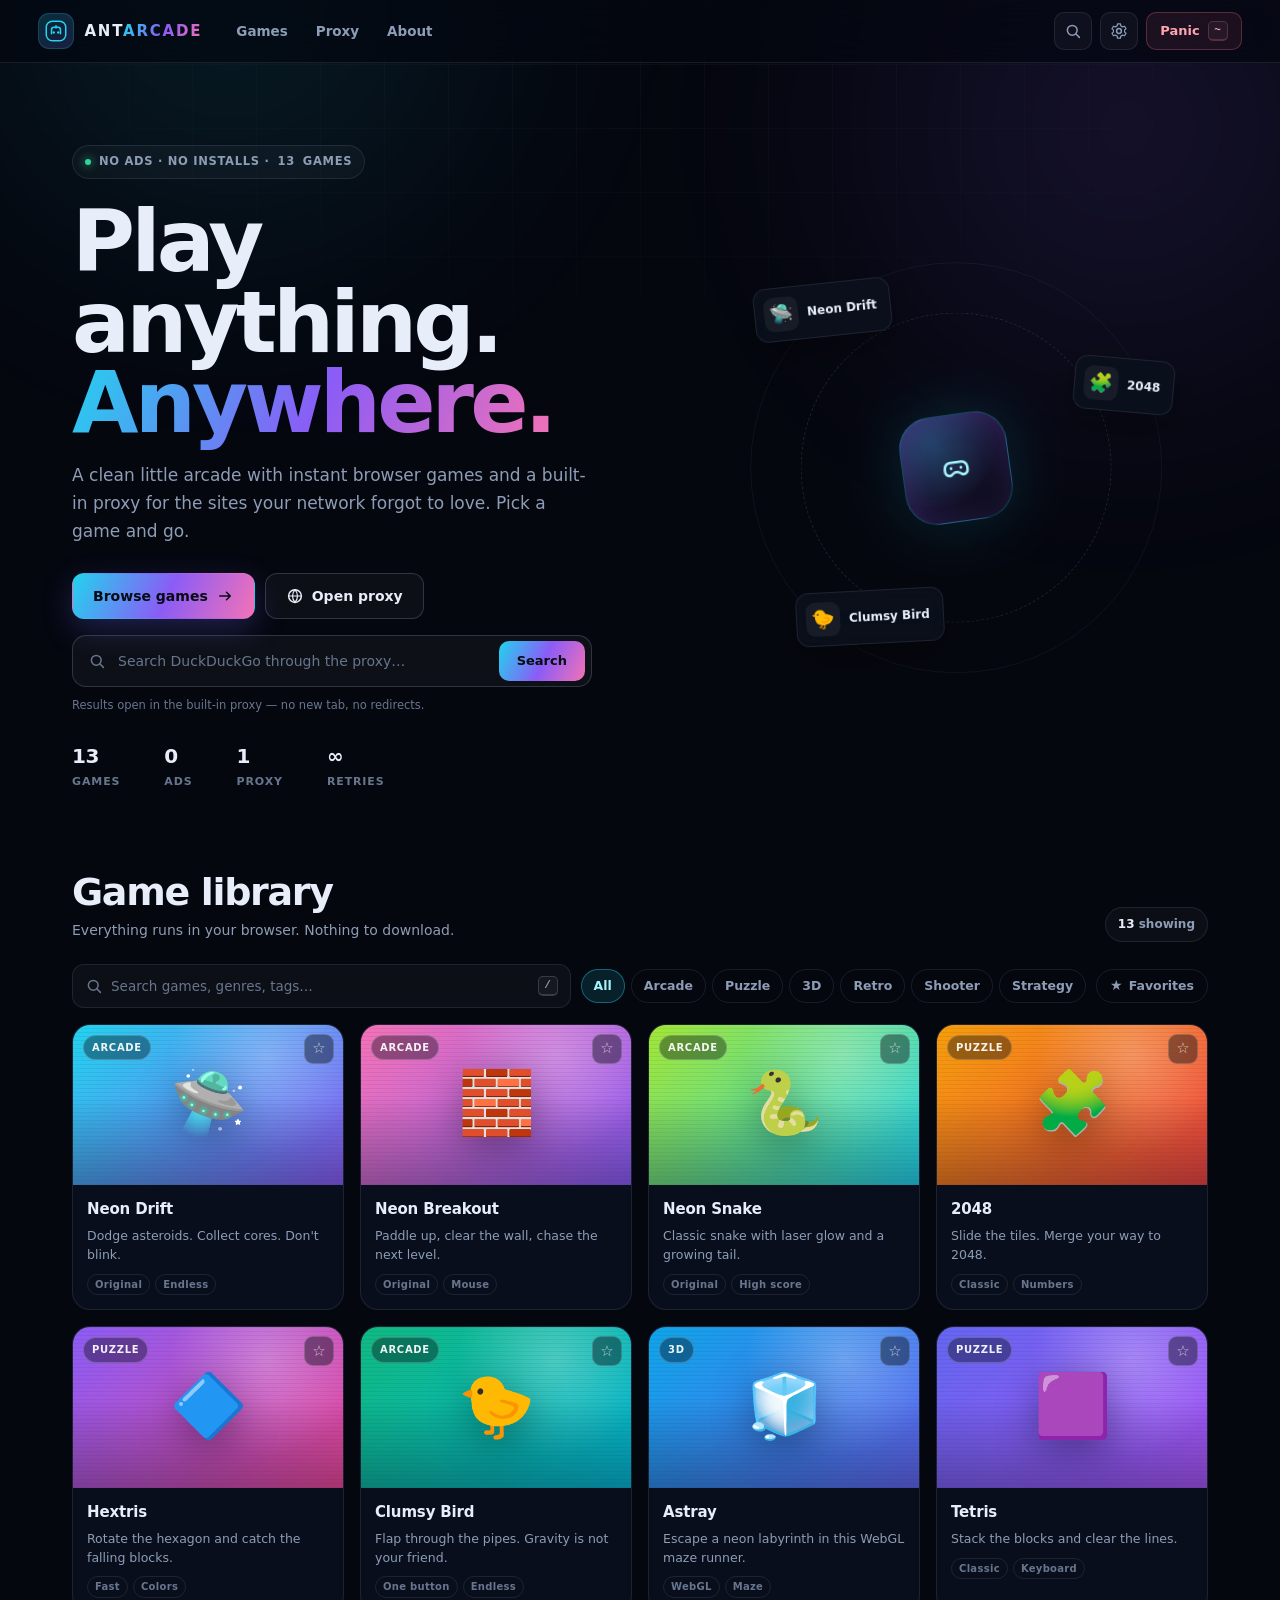
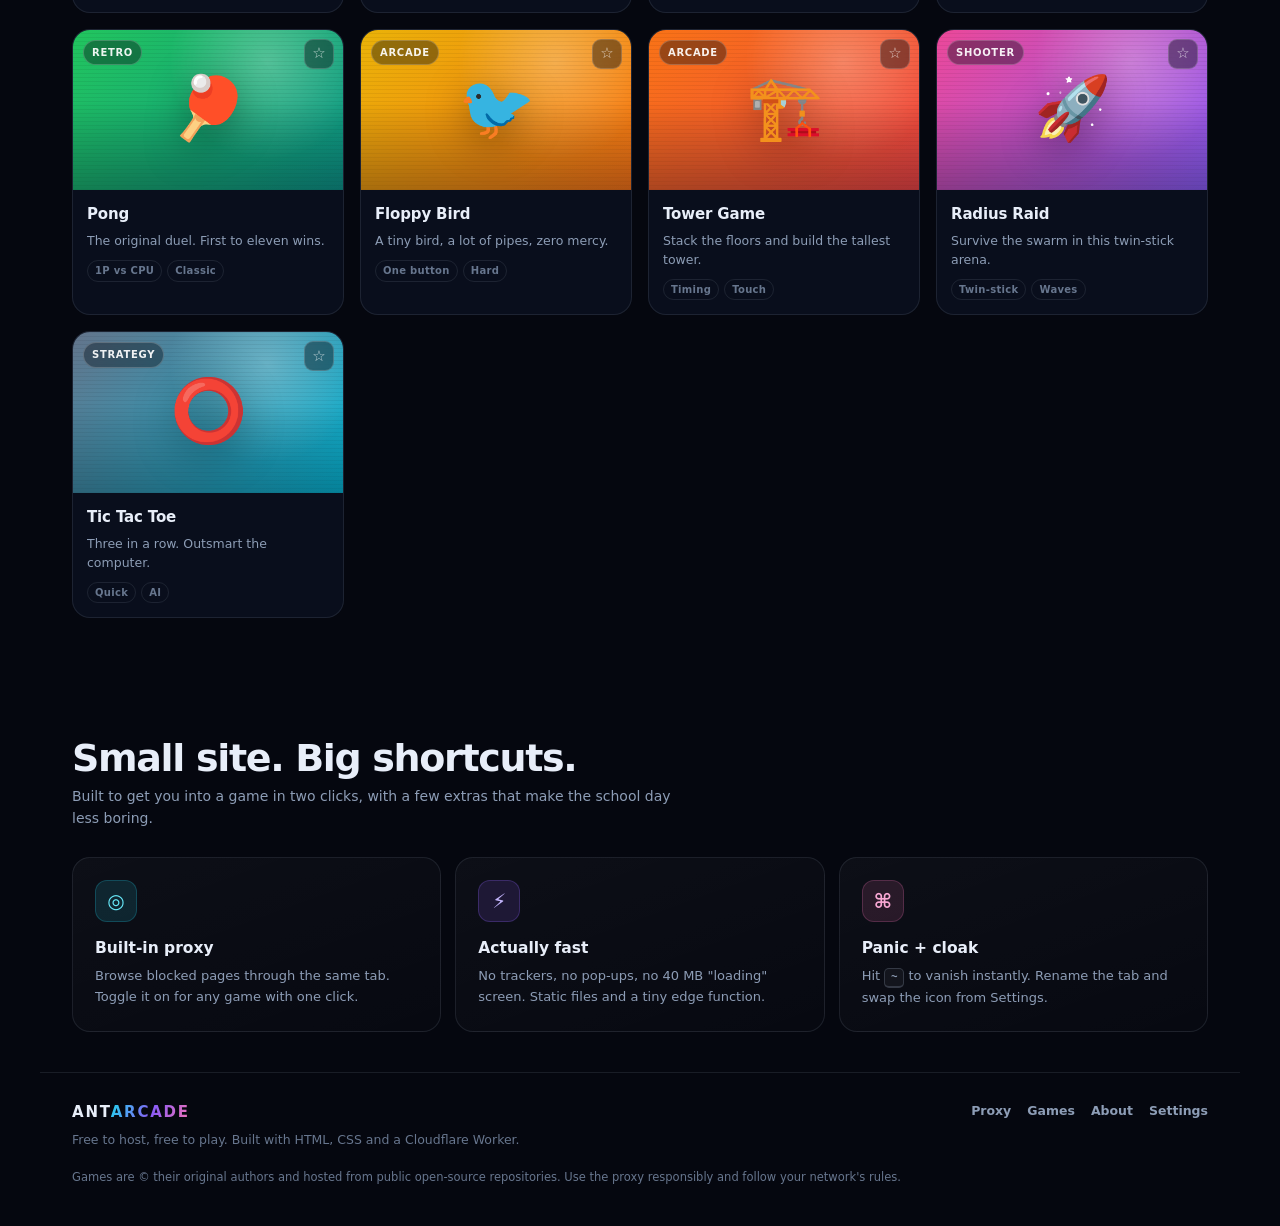
==== public/index.html @ f271d48e "Ant Arcade: games, proxy, and GitHub Pages deployment" ====
<!doctype html>
<html lang="en">
<head>
  <meta charset="utf-8">
  <meta name="viewport" content="width=device-width, initial-scale=1, viewport-fit=cover">
  <title>Ant Arcade</title>
  <meta name="description" content="A fast, free arcade with 13 browser games and a built-in web proxy. No installs, no accounts, no ads.">
  <meta name="theme-color" content="#05070f">
  <link rel="icon" id="favicon" href="assets/favicon.svg" type="image/svg+xml">
  <link rel="manifest" href="manifest.webmanifest">
  <link rel="stylesheet" href="assets/style.css">
</head>
<body>
  <div class="bg-glow bg-glow--a" aria-hidden="true"></div>
  <div class="bg-glow bg-glow--b" aria-hidden="true"></div>
  <div class="bg-grid" aria-hidden="true"></div>

  <header class="topbar">
    <a class="brand" href="#top" aria-label="Ant Arcade home">
      <span class="brand-mark" aria-hidden="true">
        <svg viewBox="0 0 32 32" fill="none" xmlns="http://www.w3.org/2000/svg">
          <rect x="3" y="3" width="26" height="26" rx="8" stroke="currentColor" stroke-width="2"/>
          <path d="M10 19.5v-5.2c0-1.8 1.5-3.3 3.3-3.3h5.4c1.8 0 3.3 1.5 3.3 3.3v5.2" stroke="currentColor" stroke-width="2" stroke-linecap="round"/>
          <circle cx="13" cy="18" r="1.6" fill="currentColor"/>
          <circle cx="19" cy="18" r="1.6" fill="currentColor"/>
          <path d="M16 9v3" stroke="currentColor" stroke-width="2" stroke-linecap="round"/>
        </svg>
      </span>
      <span class="brand-text">ANT<span>ARCADE</span></span>
    </a>

    <nav class="nav" aria-label="Main">
      <a href="#games">Games</a>
      <button type="button" data-open-proxy>Proxy</button>
      <a href="#about">About</a>
    </nav>

    <div class="topbar-actions">
      <button class="icon-btn" id="searchJump" type="button" title="Search games (press /)" aria-label="Search games">
        <svg viewBox="0 0 24 24" width="18" height="18" fill="none" aria-hidden="true"><circle cx="11" cy="11" r="6.5" stroke="currentColor" stroke-width="2"/><path d="m16 16 4.5 4.5" stroke="currentColor" stroke-width="2" stroke-linecap="round"/></svg>
      </button>
      <button class="icon-btn" id="settingsBtn" type="button" title="Settings" aria-label="Settings">
        <svg viewBox="0 0 24 24" width="18" height="18" fill="none" aria-hidden="true"><path d="M12 15.2a3.2 3.2 0 1 0 0-6.4 3.2 3.2 0 0 0 0 6.4Z" stroke="currentColor" stroke-width="2"/><path d="M19.4 13.5a7.8 7.8 0 0 0 0-3l2-1.5-2-3.4-2.4 1a7.7 7.7 0 0 0-2.6-1.5L14 2.5h-4l-.4 2.6A7.7 7.7 0 0 0 7 6.6l-2.4-1-2 3.4 2 1.5a7.8 7.8 0 0 0 0 3l-2 1.5 2 3.4 2.4-1a7.7 7.7 0 0 0 2.6 1.5l.4 2.6h4l.4-2.6a7.7 7.7 0 0 0 2.6-1.5l2.4 1 2-3.4-2-1.5Z" stroke="currentColor" stroke-width="1.6" stroke-linejoin="round"/></svg>
      </button>
      <button class="panic-btn" id="panicBtn" type="button" title="Instantly leave this site">
        Panic <kbd>~</kbd>
      </button>
    </div>
  </header>

  <main id="top">
    <section class="hero">
      <div class="hero-copy">
        <span class="eyebrow"><span class="dot"></span> No ads · No installs · <span data-game-count>13</span> games</span>
        <h1>Play anything.<br><span class="grad">Anywhere.</span></h1>
        <p class="hero-sub">
          A clean little arcade with instant browser games and a built-in proxy for the
          sites your network forgot to love. Pick a game and go.
        </p>
        <div class="hero-actions">
          <a class="btn btn--primary" href="#games">
            Browse games
            <svg viewBox="0 0 24 24" width="18" height="18" fill="none" aria-hidden="true"><path d="M5 12h14m-5-5 5 5-5 5" stroke="currentColor" stroke-width="2" stroke-linecap="round" stroke-linejoin="round"/></svg>
          </a>
          <button class="btn btn--ghost" type="button" data-open-proxy>
            <svg viewBox="0 0 24 24" width="18" height="18" fill="none" aria-hidden="true"><circle cx="12" cy="12" r="8.5" stroke="currentColor" stroke-width="2"/><path d="M3.5 12h17M12 3.5c2.2 2.5 3.3 5.4 3.3 8.5S14.2 18 12 20.5C9.8 18 8.7 15.1 8.7 12S9.8 6 12 3.5Z" stroke="currentColor" stroke-width="1.6"/></svg>
            Open proxy
          </button>
        </div>

        <form class="hero-search" id="heroSearch" autocomplete="off">
          <span class="hero-search-icon" aria-hidden="true">
            <svg viewBox="0 0 24 24" width="18" height="18" fill="none"><circle cx="11" cy="11" r="6.5" stroke="currentColor" stroke-width="2"/><path d="m16 16 4.5 4.5" stroke="currentColor" stroke-width="2" stroke-linecap="round"/></svg>
          </span>
          <input id="heroSearchInput" type="search" placeholder="Search DuckDuckGo through the proxy…" aria-label="Search DuckDuckGo through the proxy">
          <button type="submit">Search</button>
        </form>
        <p class="hero-search-note">Results open in the built-in proxy — no new tab, no redirects.</p>
        <div class="hero-stats">
          <div><strong data-game-count>13</strong><span>games</span></div>
          <div><strong>0</strong><span>ads</span></div>
          <div><strong>1</strong><span>proxy</span></div>
          <div><strong>∞</strong><span>retries</span></div>
        </div>
      </div>

      <div class="hero-art" aria-hidden="true">
        <div class="orbit orbit--one"></div>
        <div class="orbit orbit--two"></div>
        <div class="float-card float-card--a"><span>🛸</span><b>Neon Drift</b></div>
        <div class="float-card float-card--b"><span>🧩</span><b>2048</b></div>
        <div class="float-card float-card--c"><span>🐤</span><b>Clumsy Bird</b></div>
        <div class="hero-core">
          <svg viewBox="0 0 24 24" width="34" height="34" fill="none"><path d="M8 8h8a4 4 0 0 1 4 4v2a3 3 0 0 1-5.2 2L13 15h-2l-1.8 1A3 3 0 0 1 4 14v-2a4 4 0 0 1 4-4Z" stroke="currentColor" stroke-width="1.8"/><circle cx="8.5" cy="12" r="1" fill="currentColor"/><circle cx="15.5" cy="12" r="1" fill="currentColor"/></svg>
        </div>
      </div>
    </section>

    <section class="games" id="games">
      <div class="section-head">
        <div>
          <h2>Game library</h2>
          <p>Everything runs in your browser. Nothing to download.</p>
        </div>
        <div class="count-pill"><span id="gameCount">13</span> showing</div>
      </div>

      <div class="toolbar">
        <div class="search-wrap">
          <svg viewBox="0 0 24 24" width="18" height="18" fill="none" aria-hidden="true"><circle cx="11" cy="11" r="6.5" stroke="currentColor" stroke-width="2"/><path d="m16 16 4.5 4.5" stroke="currentColor" stroke-width="2" stroke-linecap="round"/></svg>
          <input id="searchInput" type="search" placeholder="Search games, genres, tags…" autocomplete="off" aria-label="Search games">
          <kbd class="search-kbd">/</kbd>
        </div>
        <div class="chips" id="categoryChips" role="tablist" aria-label="Categories"></div>
        <button class="fav-toggle" id="favoritesToggle" type="button" aria-pressed="false">
          <span aria-hidden="true">★</span> Favorites
        </button>
      </div>

      <div class="recent" id="recentWrap" hidden>
        <span class="recent-label">Jump back in</span>
        <div class="recent-list" id="recentList"></div>
      </div>

      <div class="game-grid" id="gameGrid"></div>
      <div class="empty" id="emptyState" hidden>
        <span aria-hidden="true">👾</span>
        <h3>No games found</h3>
        <p>Try a different search or category.</p>
        <button class="btn btn--ghost" type="button" id="clearFilters">Clear filters</button>
      </div>
    </section>

    <section class="about" id="about">
      <div class="about-head">
        <h2>Small site. Big shortcuts.</h2>
        <p>Built to get you into a game in two clicks, with a few extras that make the school day less boring.</p>
      </div>
      <div class="features">
        <article class="feature">
          <span class="feature-icon feature-icon--cyan">◎</span>
          <h3>Built-in proxy</h3>
          <p>Browse blocked pages through the same tab. Toggle it on for any game with one click.</p>
        </article>
        <article class="feature">
          <span class="feature-icon feature-icon--violet">⚡</span>
          <h3>Actually fast</h3>
          <p>No trackers, no pop-ups, no 40 MB "loading" screen. Static files and a tiny edge function.</p>
        </article>
        <article class="feature">
          <span class="feature-icon feature-icon--pink">⌘</span>
          <h3>Panic + cloak</h3>
          <p>Hit <kbd>~</kbd> to vanish instantly. Rename the tab and swap the icon from Settings.</p>
        </article>
      </div>
    </section>
  </main>

  <footer class="footer">
    <div class="footer-brand">
      <span class="brand-text">ANT<span>ARCADE</span></span>
      <p>Free to host, free to play. Built with HTML, CSS and a Cloudflare Worker.</p>
    </div>
    <div class="footer-links">
      <button type="button" data-open-proxy>Proxy</button>
      <a href="#games">Games</a>
      <a href="#about">About</a>
      <button type="button" id="footerSettings">Settings</button>
    </div>
    <p class="footer-note">
      Games are © their original authors and hosted from public open-source repositories.
      Use the proxy responsibly and follow your network's rules.
    </p>
  </footer>

  <!-- ==================== GAME PLAYER ==================== -->
  <div class="overlay" id="playerOverlay" hidden>
    <div class="player">
      <div class="player-bar">
        <button class="icon-btn" id="playerClose" type="button" title="Close (Esc)" aria-label="Close game">✕</button>
        <div class="player-title">
          <span class="player-emoji" id="playerEmoji">🎮</span>
          <div>
            <strong id="playerName">Game</strong>
            <span id="playerCategory">Arcade</span>
          </div>
        </div>
        <div class="player-actions">
          <button class="pill-btn" id="playerProxyBtn" type="button" title="Route this game through the proxy">
            <span class="pill-dot"></span> Proxy off
          </button>
          <button class="icon-btn" id="playerReload" type="button" title="Reload" aria-label="Reload game">⟳</button>
          <button class="icon-btn" id="playerNewTab" type="button" title="Open in a new tab" aria-label="Open in a new tab">↗</button>
          <button class="icon-btn" id="playerFullscreen" type="button" title="Fullscreen" aria-label="Fullscreen">⛶</button>
        </div>
      </div>
      <div class="player-stage" id="playerStage">
        <div class="spinner" id="playerSpinner" aria-hidden="true"></div>
        <iframe
          id="playerFrame"
          title="Game"
          allow="autoplay; fullscreen; gamepad; clipboard-write"
          referrerpolicy="no-referrer"
        ></iframe>
      </div>
    </div>
  </div>

  <!-- ==================== PROXY BROWSER ==================== -->
  <div class="overlay" id="proxyOverlay" hidden>
    <div class="proxy">
      <div class="proxy-bar">
        <div class="proxy-nav">
          <button class="icon-btn" id="proxyBack" type="button" title="Back" aria-label="Back">←</button>
          <button class="icon-btn" id="proxyForward" type="button" title="Forward" aria-label="Forward">→</button>
          <button class="icon-btn" id="proxyReload" type="button" title="Reload" aria-label="Reload">⟳</button>
        </div>
        <select class="proxy-engine" id="proxyEngine" title="Search engine" aria-label="Search engine"></select>
        <form class="proxy-form" id="proxyForm" autocomplete="off">
          <span class="proxy-lock" aria-hidden="true">◎</span>
          <input id="proxyAddress" type="text" spellcheck="false" placeholder="Search the web or enter a URL…" aria-label="Proxy address">
          <button type="submit" class="proxy-go">Go</button>
        </form>
        <button class="icon-btn" id="proxyNewTab" type="button" title="Open in a new tab" aria-label="Open in a new tab">↗</button>
        <button class="icon-btn" id="proxyClose" type="button" title="Close (Esc)" aria-label="Close proxy">✕</button>
      </div>
      <div class="proxy-quick" id="proxyQuick">
        <span>Quick:</span>
        <button type="button" data-proxy-go="https://html.duckduckgo.com/html/">Search</button>
        <button type="button" data-proxy-go="https://gabrielecirulli.github.io/2048/">2048</button>
        <button type="button" data-proxy-go="https://en.wikipedia.org/wiki/Video_game">Wikipedia</button>
        <button type="button" data-proxy-go="https://example.com/">example.com</button>
      </div>
      <div class="proxy-stage">
        <div class="spinner" id="proxySpinner" aria-hidden="true"></div>
        <iframe id="proxyFrame" title="Proxied page" referrerpolicy="strict-origin-when-cross-origin"></iframe>
        <div class="proxy-notice" id="proxyNotice" hidden>
          <strong>Proxy backend not connected</strong>
          <p>
            This copy is served as static files, so it has no proxy of its own.
            Deploy the free Cloudflare Worker from <code>proxy/worker.standalone.js</code>
            (README → Deploy), then paste its URL into Settings → Proxy endpoint.
          </p>
          <div class="proxy-notice-actions">
            <button class="btn btn--primary" type="button" id="proxyNoticeSettings">Set proxy URL</button>
            <button class="btn btn--ghost" type="button" id="proxyNoticeClose">Dismiss</button>
          </div>
        </div>
      </div>
    </div>
  </div>

  <!-- ==================== SETTINGS ==================== -->
  <div class="modal" id="settingsModal" hidden>
    <div class="modal-card" role="dialog" aria-modal="true" aria-labelledby="settingsTitle">
      <div class="modal-head">
        <h2 id="settingsTitle">Settings</h2>
        <button class="icon-btn" type="button" id="closeSettings" aria-label="Close settings">✕</button>
      </div>

      <div class="field">
        <label for="setTitle">Tab title (cloak)</label>
        <input id="setTitle" type="text" placeholder="Ant Arcade" maxlength="40">
        <p class="hint">What the browser tab says. Keep it boring.</p>
      </div>

      <div class="field-row">
        <div class="field">
          <label for="setIcon">Tab icon</label>
          <select id="setIcon">
            <option value="joystick">Joystick (default)</option>
            <option value="docs">Document</option>
            <option value="board">Whiteboard</option>
            <option value="blank">Blank page</option>
          </select>
        </div>
        <div class="field">
          <label for="setProxyGames">Games through proxy</label>
          <select id="setProxyGames">
            <option value="no">Off by default</option>
            <option value="yes">On by default</option>
          </select>
        </div>
      </div>

      <div class="field">
        <label for="setPanic">Panic URL</label>
        <input id="setPanic" type="url" placeholder="https://classroom.google.com/">
        <p class="hint">Where the panic button and <kbd>~</kbd> send you.</p>
      </div>

      <div class="field">
        <label for="setProxyBase">Proxy endpoint <span class="tag">advanced</span></label>
        <input id="setProxyBase" type="text" placeholder="p" spellcheck="false">
        <p class="hint">
          Use <code>p</code> on Cloudflare Pages, or the full URL of your standalone
          worker ending in <code>/p</code>.
        </p>
      </div>

      <div class="modal-actions">
        <button class="btn btn--danger-ghost" type="button" id="resetSettings">Reset everything</button>
        <div class="spacer"></div>
        <button class="btn btn--ghost" type="button" id="cancelSettings">Cancel</button>
        <button class="btn btn--primary" type="button" id="saveSettings">Save</button>
      </div>
    </div>
  </div>

  <div class="toast" id="toast" role="status" aria-live="polite"></div>

  <noscript>
    <div class="noscript">This arcade needs JavaScript to load games. Please enable it.</div>
  </noscript>

  <script src="assets/proxy-config.js"></script>
  <script src="assets/config.js"></script>
  <script src="assets/games.js"></script>
  <script src="assets/app.js"></script>
</body>
</html>
---- public/assets/style.css ----
/* =========================================================
   Ant Arcade — styles
   ========================================================= */

:root {
  color-scheme: dark;

  --bg: #05070f;
  --bg-2: #080d18;
  --bg-3: #0b1222;
  --panel: rgba(12, 19, 34, 0.72);
  --panel-solid: #0b1220;
  --line: rgba(148, 163, 184, 0.14);
  --line-strong: rgba(148, 163, 184, 0.26);

  --text: #e8eef9;
  --muted: #8d9db6;
  --muted-2: #67768e;

  --cyan: #22d3ee;
  --violet: #8b5cf6;
  --pink: #f472b6;
  --green: #34d399;
  --red: #fb7185;

  --grad: linear-gradient(115deg, #22d3ee 0%, #8b5cf6 52%, #f472b6 100%);
  --grad-soft: linear-gradient(115deg, rgba(34, 211, 238, 0.16), rgba(139, 92, 246, 0.16), rgba(244, 114, 182, 0.16));

  --radius: 18px;
  --radius-sm: 12px;
  --shadow: 0 24px 60px rgba(0, 0, 0, 0.45);

  --font: "Segoe UI", system-ui, -apple-system, BlinkMacSystemFont, "Helvetica Neue", Arial, sans-serif;
  --mono: "Cascadia Code", "SF Mono", "JetBrains Mono", Consolas, "Liberation Mono", monospace;
}

* { box-sizing: border-box; }

[hidden] { display: none !important; }

html {
  scroll-behavior: smooth;
  scroll-padding-top: 92px;
}

body {
  margin: 0;
  min-height: 100vh;
  background: var(--bg);
  color: var(--text);
  font-family: var(--font);
  font-size: 15px;
  line-height: 1.55;
  -webkit-font-smoothing: antialiased;
  overflow-x: hidden;
}

body.no-scroll { overflow: hidden; }

h1, h2, h3, p { margin: 0; }
button, input, select { font: inherit; color: inherit; }
button { cursor: pointer; }
a { color: inherit; text-decoration: none; }
img, svg { display: block; }

::selection { background: rgba(139, 92, 246, 0.45); color: #fff; }

:focus-visible {
  outline: 2px solid var(--cyan);
  outline-offset: 3px;
}

kbd {
  display: inline-grid;
  place-items: center;
  min-width: 20px;
  height: 20px;
  padding: 0 5px;
  border: 1px solid var(--line-strong);
  border-bottom-width: 2px;
  border-radius: 5px;
  background: rgba(255, 255, 255, 0.04);
  color: var(--muted);
  font: 600 11px/1 var(--mono);
}

code {
  padding: 1px 5px;
  border-radius: 4px;
  background: rgba(255, 255, 255, 0.06);
  font: 500 12px/1.4 var(--mono);
  color: #c4b5fd;
}

/* ---------- background ---------- */

.bg-grid,
.bg-glow {
  position: fixed;
  pointer-events: none;
  z-index: -1;
}

.bg-grid {
  inset: 0;
  background-image:
    linear-gradient(rgba(148, 163, 184, 0.045) 1px, transparent 1px),
    linear-gradient(90deg, rgba(148, 163, 184, 0.045) 1px, transparent 1px);
  background-size: 64px 64px;
  mask-image: radial-gradient(ellipse 80% 60% at 50% 0%, #000 20%, transparent 75%);
}

.bg-glow {
  width: 60vw;
  height: 60vw;
  border-radius: 50%;
  filter: blur(90px);
  opacity: 0.5;
}

.bg-glow--a {
  top: -30vw;
  left: -12vw;
  background: radial-gradient(circle, rgba(34, 211, 238, 0.24), transparent 68%);
}

.bg-glow--b {
  top: -20vw;
  right: -18vw;
  background: radial-gradient(circle, rgba(139, 92, 246, 0.3), transparent 68%);
}

/* ---------- top bar ---------- */

.topbar {
  position: sticky;
  top: 0;
  z-index: 60;
  display: flex;
  align-items: center;
  gap: 22px;
  padding: 12px clamp(16px, 3vw, 40px);
  border-bottom: 1px solid var(--line);
  background: rgba(5, 7, 15, 0.74);
  backdrop-filter: blur(20px) saturate(150%);
  -webkit-backdrop-filter: blur(20px) saturate(150%);
}

.brand {
  display: inline-flex;
  align-items: center;
  gap: 10px;
  flex: 0 0 auto;
}

.brand-mark {
  display: grid;
  place-items: center;
  width: 36px;
  height: 36px;
  border-radius: 11px;
  color: var(--cyan);
  background: linear-gradient(145deg, rgba(34, 211, 238, 0.16), rgba(139, 92, 246, 0.18));
  border: 1px solid rgba(34, 211, 238, 0.22);
  box-shadow: inset 0 0 18px rgba(34, 211, 238, 0.08);
}

.brand-mark svg { width: 24px; height: 24px; }

.brand-text {
  font-size: 15px;
  font-weight: 800;
  letter-spacing: 0.12em;
  line-height: 1;
  white-space: nowrap;
}

.brand-text > span {
  background: var(--grad);
  -webkit-background-clip: text;
  background-clip: text;
  color: transparent;
}

.nav {
  display: flex;
  align-items: center;
  gap: 4px;
}

.nav a,
.nav button {
  padding: 8px 12px;
  border: 0;
  border-radius: 9px;
  background: transparent;
  color: var(--muted);
  font-size: 13.5px;
  font-weight: 600;
  transition: color 0.15s, background 0.15s;
}

.nav a:hover,
.nav button:hover {
  color: var(--text);
  background: rgba(255, 255, 255, 0.055);
}

.topbar-actions {
  display: flex;
  align-items: center;
  gap: 8px;
  margin-left: auto;
}

.icon-btn {
  display: inline-grid;
  place-items: center;
  width: 38px;
  height: 38px;
  padding: 0;
  border: 1px solid var(--line);
  border-radius: 10px;
  background: rgba(255, 255, 255, 0.035);
  color: var(--muted);
  font-size: 16px;
  line-height: 1;
  transition: 0.15s ease;
}

.icon-btn:hover {
  color: var(--text);
  border-color: var(--line-strong);
  background: rgba(255, 255, 255, 0.075);
  transform: translateY(-1px);
}

.icon-btn:active { transform: translateY(0); }

.icon-btn:disabled {
  opacity: 0.32;
  cursor: default;
  transform: none;
  background: rgba(255, 255, 255, 0.02);
}

.panic-btn {
  display: inline-flex;
  align-items: center;
  gap: 8px;
  height: 38px;
  padding: 0 13px;
  border: 1px solid rgba(251, 113, 133, 0.28);
  border-radius: 10px;
  background: rgba(251, 113, 133, 0.09);
  color: #fda4af;
  font-size: 13px;
  font-weight: 700;
  transition: 0.15s ease;
}

.panic-btn:hover {
  background: rgba(251, 113, 133, 0.18);
  border-color: rgba(251, 113, 133, 0.5);
  box-shadow: 0 0 24px rgba(251, 113, 133, 0.15);
}

.panic-btn kbd {
  border-color: rgba(251, 113, 133, 0.24);
  color: #fda4af;
}

/* ---------- hero ---------- */

main {
  width: min(1200px, 100%);
  margin: 0 auto;
  padding: 0 clamp(16px, 3vw, 32px);
}

.hero {
  display: grid;
  grid-template-columns: minmax(0, 1.08fr) minmax(300px, 0.92fr);
  align-items: center;
  gap: 40px;
  min-height: min(680px, calc(100vh - 64px));
  padding: clamp(40px, 7vw, 82px) 0 clamp(36px, 5vw, 64px);
}

.eyebrow {
  display: inline-flex;
  align-items: center;
  gap: 8px;
  padding: 7px 12px;
  border: 1px solid var(--line);
  border-radius: 999px;
  background: rgba(255, 255, 255, 0.03);
  color: var(--muted);
  font-size: 11.5px;
  font-weight: 600;
  letter-spacing: 0.06em;
  text-transform: uppercase;
}

.eyebrow .dot {
  width: 6px;
  height: 6px;
  border-radius: 50%;
  background: var(--green);
  box-shadow: 0 0 10px var(--green);
  animation: pulse 2.4s ease-in-out infinite;
}

.hero h1 {
  margin: 22px 0 18px;
  font-size: clamp(46px, 7.2vw, 86px);
  font-weight: 850;
  letter-spacing: -0.045em;
  line-height: 0.94;
}

.grad {
  background: var(--grad);
  -webkit-background-clip: text;
  background-clip: text;
  color: transparent;
}

.hero-sub {
  max-width: 520px;
  color: var(--muted);
  font-size: clamp(15px, 1.6vw, 17px);
  line-height: 1.65;
}

.hero-actions {
  display: flex;
  flex-wrap: wrap;
  gap: 10px;
  margin: 28px 0 16px;
}

/* proxy search box */

.hero-search {
  display: flex;
  align-items: center;
  gap: 10px;
  width: min(520px, 100%);
  height: 52px;
  padding: 0 6px 0 15px;
  border: 1px solid var(--line-strong);
  border-radius: 14px;
  background: rgba(255, 255, 255, 0.04);
  transition: 0.15s;
}

.hero-search:focus-within {
  border-color: rgba(34, 211, 238, 0.5);
  background: rgba(34, 211, 238, 0.045);
  box-shadow: 0 0 0 4px rgba(34, 211, 238, 0.08);
}

.hero-search-icon {
  display: grid;
  place-items: center;
  flex: 0 0 auto;
  color: var(--muted-2);
}

.hero-search input {
  flex: 1;
  min-width: 0;
  height: 100%;
  border: 0;
  outline: 0;
  background: transparent;
  font-size: 14px;
}

.hero-search input::placeholder { color: var(--muted-2); }
.hero-search input::-webkit-search-cancel-button { filter: invert(0.7); }

.hero-search button {
  flex: 0 0 auto;
  height: 40px;
  padding: 0 18px;
  border: 0;
  border-radius: 10px;
  background: var(--grad);
  color: #070b14;
  font-size: 13px;
  font-weight: 800;
  transition: 0.15s;
}

.hero-search button:hover { filter: brightness(1.1); }

.hero-search-note {
  margin: 10px 0 26px;
  color: var(--muted-2);
  font-size: 11.5px;
}

.btn {
  display: inline-flex;
  align-items: center;
  justify-content: center;
  gap: 8px;
  height: 46px;
  padding: 0 20px;
  border: 1px solid transparent;
  border-radius: 12px;
  font-size: 14px;
  font-weight: 700;
  white-space: nowrap;
  transition: 0.16s ease;
}

.btn:hover { transform: translateY(-1px); }
.btn:active { transform: translateY(0); }

.btn--primary {
  background: var(--grad);
  color: #070b14;
  box-shadow: 0 10px 30px rgba(99, 102, 241, 0.28);
}

.btn--primary:hover { box-shadow: 0 14px 38px rgba(99, 102, 241, 0.42); }

.btn--ghost {
  border-color: var(--line-strong);
  background: rgba(255, 255, 255, 0.035);
  color: var(--text);
}

.btn--ghost:hover {
  border-color: rgba(34, 211, 238, 0.4);
  background: rgba(34, 211, 238, 0.07);
}

.btn--danger-ghost {
  border-color: rgba(251, 113, 133, 0.24);
  background: transparent;
  color: #fda4af;
}

.btn--danger-ghost:hover { background: rgba(251, 113, 133, 0.1); }

.hero-stats {
  display: flex;
  gap: clamp(20px, 4vw, 44px);
}

.hero-stats div {
  display: flex;
  flex-direction: column;
  gap: 1px;
}

.hero-stats strong {
  font-size: 20px;
  font-weight: 800;
  letter-spacing: -0.02em;
}

.hero-stats span {
  color: var(--muted-2);
  font-size: 11px;
  font-weight: 600;
  letter-spacing: 0.08em;
  text-transform: uppercase;
}

/* hero art */

.hero-art {
  position: relative;
  width: min(100%, 420px);
  aspect-ratio: 1;
  margin: 0 auto;
}

.orbit {
  position: absolute;
  top: 50%;
  left: 50%;
  border: 1px dashed rgba(148, 163, 184, 0.18);
  border-radius: 50%;
  transform: translate(-50%, -50%);
}

.orbit--one {
  width: 74%;
  height: 74%;
  animation: spin 40s linear infinite;
}

.orbit--two {
  width: 98%;
  height: 98%;
  border-style: solid;
  border-color: rgba(148, 163, 184, 0.08);
  animation: spin 70s linear infinite reverse;
}

.hero-core {
  position: absolute;
  top: 50%;
  left: 50%;
  display: grid;
  place-items: center;
  width: 108px;
  height: 108px;
  border: 1px solid rgba(34, 211, 238, 0.3);
  border-radius: 32px;
  background:
    radial-gradient(circle at 30% 25%, rgba(34, 211, 238, 0.22), transparent 60%),
    linear-gradient(145deg, rgba(139, 92, 246, 0.3), rgba(5, 7, 15, 0.9));
  color: #a5f3fc;
  transform: translate(-50%, -50%) rotate(-8deg);
  box-shadow:
    0 0 60px rgba(34, 211, 238, 0.16),
    inset 0 0 30px rgba(139, 92, 246, 0.18);
  animation: bob 6s ease-in-out infinite;
}

.float-card {
  position: absolute;
  display: flex;
  align-items: center;
  gap: 9px;
  padding: 9px 13px 9px 9px;
  border: 1px solid var(--line);
  border-radius: 13px;
  background: rgba(10, 16, 29, 0.82);
  box-shadow: 0 14px 40px rgba(0, 0, 0, 0.4);
  backdrop-filter: blur(10px);
  white-space: nowrap;
}

.float-card span {
  display: grid;
  place-items: center;
  width: 34px;
  height: 34px;
  border-radius: 9px;
  background: rgba(255, 255, 255, 0.055);
  font-size: 19px;
}

.float-card b {
  font-size: 12px;
  font-weight: 700;
}

.float-card--a {
  top: 6%;
  left: 2%;
  transform: rotate(-6deg);
  animation: bob 7s ease-in-out infinite;
}

.float-card--b {
  top: 24%;
  right: -2%;
  transform: rotate(5deg);
  animation: bob 6s ease-in-out 1.2s infinite;
}

.float-card--c {
  bottom: 8%;
  left: 12%;
  transform: rotate(-3deg);
  animation: bob 8s ease-in-out 0.6s infinite;
}

/* ---------- sections ---------- */

.games { padding: 18px 0 30px; }

.section-head {
  display: flex;
  align-items: flex-end;
  justify-content: space-between;
  gap: 20px;
  margin-bottom: 22px;
}

.section-head h2,
.about-head h2 {
  font-size: clamp(26px, 3.4vw, 38px);
  font-weight: 800;
  letter-spacing: -0.035em;
  line-height: 1.1;
}

.section-head p,
.about-head p {
  margin-top: 6px;
  color: var(--muted);
  font-size: 14px;
}

.count-pill {
  flex: 0 0 auto;
  padding: 7px 12px;
  border: 1px solid var(--line);
  border-radius: 999px;
  background: rgba(255, 255, 255, 0.03);
  color: var(--muted);
  font-size: 12px;
  font-weight: 600;
}

.count-pill span { color: var(--text); }

/* toolbar */

.toolbar {
  display: flex;
  align-items: center;
  gap: 10px;
  flex-wrap: wrap;
  margin-bottom: 16px;
}

.search-wrap {
  position: relative;
  display: flex;
  align-items: center;
  flex: 1 1 260px;
  min-width: 200px;
  height: 44px;
  padding: 0 12px;
  border: 1px solid var(--line);
  border-radius: 12px;
  background: rgba(255, 255, 255, 0.035);
  color: var(--muted-2);
  transition: 0.15s;
}

.search-wrap:focus-within {
  border-color: rgba(34, 211, 238, 0.45);
  background: rgba(34, 211, 238, 0.04);
  box-shadow: 0 0 0 3px rgba(34, 211, 238, 0.08);
}

.search-wrap input {
  flex: 1;
  min-width: 0;
  height: 100%;
  padding: 0 8px;
  border: 0;
  outline: 0;
  background: transparent;
  font-size: 13.5px;
}

.search-wrap input::placeholder { color: var(--muted-2); }
.search-wrap input::-webkit-search-cancel-button { filter: invert(0.7); }

.search-kbd { flex: 0 0 auto; }

.chips {
  display: flex;
  align-items: center;
  gap: 6px;
  flex-wrap: wrap;
}

.chip {
  height: 34px;
  padding: 0 12px;
  border: 1px solid var(--line);
  border-radius: 999px;
  background: transparent;
  color: var(--muted);
  font-size: 12.5px;
  font-weight: 600;
  transition: 0.15s;
}

.chip:hover {
  color: var(--text);
  background: rgba(255, 255, 255, 0.05);
}

.chip[aria-pressed="true"] {
  border-color: rgba(34, 211, 238, 0.4);
  background: rgba(34, 211, 238, 0.12);
  color: #a5f3fc;
}

.fav-toggle {
  display: inline-flex;
  align-items: center;
  gap: 6px;
  height: 34px;
  padding: 0 13px;
  border: 1px solid var(--line);
  border-radius: 999px;
  background: transparent;
  color: var(--muted);
  font-size: 12.5px;
  font-weight: 600;
  transition: 0.15s;
}

.fav-toggle:hover { color: var(--text); background: rgba(255, 255, 255, 0.05); }

.fav-toggle[aria-pressed="true"] {
  border-color: rgba(250, 204, 21, 0.4);
  background: rgba(250, 204, 21, 0.1);
  color: #fde68a;
}

.fav-toggle span { font-size: 14px; }

/* recent */

.recent {
  display: flex;
  align-items: center;
  gap: 12px;
  margin: 4px 0 18px;
  overflow: hidden;
}

.recent-label {
  flex: 0 0 auto;
  color: var(--muted-2);
  font-size: 11px;
  font-weight: 700;
  letter-spacing: 0.08em;
  text-transform: uppercase;
}

.recent-list {
  display: flex;
  gap: 7px;
  overflow-x: auto;
  scrollbar-width: none;
  padding: 2px;
}

.recent-list::-webkit-scrollbar { display: none; }

.recent-item {
  display: inline-flex;
  align-items: center;
  gap: 6px;
  flex: 0 0 auto;
  height: 32px;
  padding: 0 11px;
  border: 1px solid var(--line);
  border-radius: 999px;
  background: rgba(255, 255, 255, 0.03);
  color: var(--muted);
  font-size: 12px;
  font-weight: 600;
  transition: 0.15s;
}

.recent-item:hover {
  color: var(--text);
  border-color: var(--line-strong);
  background: rgba(255, 255, 255, 0.06);
}

/* game grid */

.game-grid {
  display: grid;
  grid-template-columns: repeat(auto-fill, minmax(236px, 1fr));
  gap: 16px;
}

.game-card {
  position: relative;
  display: flex;
  flex-direction: column;
  border: 1px solid var(--line);
  border-radius: var(--radius);
  background: var(--panel);
  overflow: hidden;
  cursor: pointer;
  transition: transform 0.18s ease, border-color 0.18s ease, box-shadow 0.18s ease;
}

.game-card:hover {
  transform: translateY(-4px);
  border-color: rgba(139, 92, 246, 0.38);
  box-shadow: 0 18px 44px rgba(0, 0, 0, 0.38), 0 0 0 1px rgba(139, 92, 246, 0.1);
}

.card-cover {
  position: relative;
  display: block;
  width: 100%;
  aspect-ratio: 16 / 9.5;
  padding: 0;
  border: 0;
  overflow: hidden;
  background:
    radial-gradient(circle at 72% 20%, rgba(255, 255, 255, 0.26), transparent 42%),
    linear-gradient(135deg, var(--g1, #22d3ee), var(--g2, #8b5cf6));
  text-align: left;
}

.card-cover::after {
  content: "";
  position: absolute;
  inset: 0;
  background:
    repeating-linear-gradient(0deg, rgba(0, 0, 0, 0.1) 0 1px, transparent 1px 4px),
    linear-gradient(180deg, transparent 45%, rgba(3, 6, 14, 0.55));
  opacity: 0.55;
  pointer-events: none;
}

.card-emoji {
  position: absolute;
  top: 50%;
  left: 50%;
  z-index: 1;
  font-size: clamp(46px, 5vw, 62px);
  line-height: 1;
  filter: drop-shadow(0 10px 20px rgba(0, 0, 0, 0.35));
  transform: translate(-50%, -54%);
  transition: transform 0.25s cubic-bezier(0.2, 0.9, 0.3, 1.4);
}

.game-card:hover .card-emoji { transform: translate(-50%, -58%) scale(1.08) rotate(-3deg); }

.card-badge {
  position: absolute;
  top: 10px;
  left: 10px;
  z-index: 2;
  padding: 4px 8px;
  border: 1px solid rgba(255, 255, 255, 0.2);
  border-radius: 999px;
  background: rgba(4, 8, 16, 0.38);
  color: rgba(255, 255, 255, 0.92);
  font-size: 10px;
  font-weight: 700;
  letter-spacing: 0.07em;
  text-transform: uppercase;
  backdrop-filter: blur(6px);
}

.card-play {
  position: absolute;
  left: 50%;
  bottom: 12px;
  z-index: 2;
  display: inline-flex;
  align-items: center;
  gap: 6px;
  padding: 7px 13px;
  border-radius: 999px;
  background: rgba(4, 8, 16, 0.72);
  color: #fff;
  font-size: 11.5px;
  font-weight: 700;
  opacity: 0;
  transform: translate(-50%, 8px);
  transition: 0.2s ease;
  backdrop-filter: blur(8px);
}

.game-card:hover .card-play,
.card-cover:focus-visible .card-play {
  opacity: 1;
  transform: translate(-50%, 0);
}

.fav-btn {
  position: absolute;
  top: 9px;
  right: 9px;
  z-index: 3;
  display: grid;
  place-items: center;
  width: 30px;
  height: 30px;
  padding: 0;
  border: 1px solid rgba(255, 255, 255, 0.18);
  border-radius: 9px;
  background: rgba(4, 8, 16, 0.42);
  color: rgba(255, 255, 255, 0.72);
  font-size: 15px;
  line-height: 1;
  backdrop-filter: blur(6px);
  transition: 0.15s;
}

.fav-btn:hover { color: #fde68a; background: rgba(4, 8, 16, 0.68); }
.fav-btn.is-fav { color: #facc15; border-color: rgba(250, 204, 21, 0.4); }

.card-body {
  display: flex;
  flex-direction: column;
  gap: 6px;
  padding: 13px 14px 14px;
}

.card-body h3 {
  font-size: 15px;
  font-weight: 750;
  letter-spacing: -0.01em;
}

.card-body p {
  display: -webkit-box;
  overflow: hidden;
  color: var(--muted);
  font-size: 12.5px;
  line-height: 1.5;
  -webkit-line-clamp: 2;
  -webkit-box-orient: vertical;
}

.card-meta {
  display: flex;
  align-items: center;
  gap: 5px;
  margin-top: 3px;
  flex-wrap: wrap;
}

.mini-tag {
  padding: 2px 7px;
  border: 1px solid var(--line);
  border-radius: 999px;
  color: var(--muted-2);
  font-size: 10px;
  font-weight: 600;
  letter-spacing: 0.03em;
}

.empty {
  display: grid;
  place-items: center;
  gap: 6px;
  padding: 70px 20px;
  border: 1px dashed var(--line-strong);
  border-radius: var(--radius);
  text-align: center;
}

.empty span { font-size: 38px; }
.empty h3 { font-size: 18px; }
.empty p { color: var(--muted); font-size: 13.5px; margin-bottom: 10px; }

/* ---------- about ---------- */

.about {
  padding: clamp(50px, 8vw, 90px) 0 40px;
}

.about-head {
  max-width: 620px;
  margin-bottom: 28px;
}

.features {
  display: grid;
  grid-template-columns: repeat(3, 1fr);
  gap: 14px;
}

.feature {
  padding: 22px;
  border: 1px solid var(--line);
  border-radius: var(--radius);
  background: linear-gradient(160deg, rgba(255, 255, 255, 0.035), rgba(255, 255, 255, 0.012));
}

.feature-icon {
  display: grid;
  place-items: center;
  width: 42px;
  height: 42px;
  margin-bottom: 14px;
  border-radius: 12px;
  font-size: 20px;
  font-weight: 700;
}

.feature-icon--cyan { background: rgba(34, 211, 238, 0.12); color: #67e8f9; border: 1px solid rgba(34, 211, 238, 0.22); }
.feature-icon--violet { background: rgba(139, 92, 246, 0.14); color: #c4b5fd; border: 1px solid rgba(139, 92, 246, 0.26); }
.feature-icon--pink { background: rgba(244, 114, 182, 0.12); color: #f9a8d4; border: 1px solid rgba(244, 114, 182, 0.22); }

.feature h3 { font-size: 15.5px; margin-bottom: 6px; }
.feature p { color: var(--muted); font-size: 13px; line-height: 1.6; }

/* ---------- footer ---------- */

.footer {
  width: min(1200px, 100%);
  margin: 0 auto;
  padding: 28px clamp(16px, 3vw, 32px) 40px;
  border-top: 1px solid var(--line);
  display: grid;
  grid-template-columns: 1fr auto;
  gap: 18px 30px;
  align-items: start;
}

.footer-brand p {
  margin-top: 6px;
  color: var(--muted-2);
  font-size: 12.5px;
}

.footer-links {
  display: flex;
  gap: 16px;
  flex-wrap: wrap;
}

.footer-links a,
.footer-links button {
  padding: 0;
  border: 0;
  background: transparent;
  color: var(--muted);
  font-size: 12.5px;
  font-weight: 600;
}

.footer-links a:hover,
.footer-links button:hover { color: var(--text); }

.footer-note {
  grid-column: 1 / -1;
  color: var(--muted-2);
  font-size: 11.5px;
  line-height: 1.6;
}

/* ---------- overlays ---------- */

.overlay {
  position: fixed;
  inset: 0;
  z-index: 100;
  display: flex;
  padding: clamp(0px, 1.1vw, 14px);
  background: rgba(3, 5, 12, 0.88);
  backdrop-filter: blur(16px);
  -webkit-backdrop-filter: blur(16px);
  animation: fade 0.18s ease;
}

.overlay[hidden] { display: none; }

.player,
.proxy {
  display: flex;
  flex-direction: column;
  width: 100%;
  height: 100%;
  overflow: hidden;
  border: 1px solid var(--line);
  border-radius: 16px;
  background: var(--bg-2);
  box-shadow: var(--shadow);
}

.player-bar,
.proxy-bar {
  display: flex;
  align-items: center;
  gap: 10px;
  flex: 0 0 auto;
  min-height: 58px;
  padding: 9px 12px;
  border-bottom: 1px solid var(--line);
  background: rgba(9, 14, 26, 0.9);
}

.player-title {
  display: flex;
  align-items: center;
  gap: 10px;
  min-width: 0;
}

.player-emoji {
  display: grid;
  place-items: center;
  width: 34px;
  height: 34px;
  flex: 0 0 auto;
  border: 1px solid var(--line);
  border-radius: 9px;
  background: rgba(255, 255, 255, 0.045);
  font-size: 18px;
}

.player-title > div {
  display: flex;
  flex-direction: column;
  min-width: 0;
}

.player-title strong {
  overflow: hidden;
  font-size: 13.5px;
  font-weight: 700;
  text-overflow: ellipsis;
  white-space: nowrap;
}

.player-title span:not(.player-emoji) {
  color: var(--muted-2);
  font-size: 10.5px;
  font-weight: 600;
  letter-spacing: 0.07em;
  text-transform: uppercase;
}

.player-actions {
  display: flex;
  align-items: center;
  gap: 7px;
  margin-left: auto;
}

.pill-btn {
  display: inline-flex;
  align-items: center;
  gap: 7px;
  height: 36px;
  padding: 0 12px;
  border: 1px solid var(--line);
  border-radius: 9px;
  background: rgba(255, 255, 255, 0.035);
  color: var(--muted);
  font-size: 11.5px;
  font-weight: 700;
  white-space: nowrap;
  transition: 0.15s;
}

.pill-btn:hover { color: var(--text); border-color: var(--line-strong); }

.pill-dot {
  width: 6px;
  height: 6px;
  border-radius: 50%;
  background: var(--muted-2);
}

.pill-btn.is-on {
  border-color: rgba(52, 211, 153, 0.36);
  background: rgba(52, 211, 153, 0.1);
  color: #6ee7b7;
}

.pill-btn.is-on .pill-dot {
  background: var(--green);
  box-shadow: 0 0 8px var(--green);
}

.player-stage,
.proxy-stage {
  position: relative;
  flex: 1;
  min-height: 0;
  background: #03060d;
}

.player-stage iframe,
.proxy-stage iframe {
  position: absolute;
  inset: 0;
  width: 100%;
  height: 100%;
  border: 0;
  background: #03060d;
}

.player-stage:fullscreen {
  background: #000;
}

.proxy-notice {
  position: absolute;
  top: 50%;
  left: 50%;
  transform: translate(-50%, -50%);
  z-index: 2;
  width: min(440px, calc(100% - 40px));
  padding: 22px;
  border: 1px solid rgba(148, 163, 184, 0.2);
  border-radius: 16px;
  background: rgba(9, 15, 27, 0.96);
  box-shadow: 0 24px 70px rgba(0, 0, 0, 0.65);
  text-align: center;
}

.proxy-notice[hidden] { display: none; }

.proxy-notice strong {
  display: block;
  margin-bottom: 8px;
  font-size: 15px;
}

.proxy-notice p {
  margin: 0 0 16px;
  color: var(--muted);
  font-size: 12.5px;
  line-height: 1.6;
}

.proxy-notice code {
  padding: 1px 5px;
  border-radius: 4px;
  background: rgba(255, 255, 255, 0.07);
  font-size: 11.5px;
  white-space: nowrap;
}

.proxy-notice .btn {
  height: 38px;
  padding: 0 16px;
  font-size: 12.5px;
}

.proxy-notice-actions {
  display: flex;
  gap: 8px;
  justify-content: center;
  flex-wrap: wrap;
}

.player-stage:fullscreen iframe { background: #000; }

/* proxy chrome */

.proxy-nav { display: flex; gap: 6px; }

.proxy-nav .icon-btn,
.proxy-bar > .icon-btn {
  width: 34px;
  height: 34px;
  font-size: 14px;
}

/* search engine picker */
.proxy-engine {
  flex: 0 0 auto;
  width: 122px;
  height: 34px;
  padding: 0 10px;
  border: 1px solid var(--line);
  border-radius: 9px;
  background: rgba(255, 255, 255, 0.04);
  background-image:
    linear-gradient(45deg, transparent 50%, var(--muted-2) 50%),
    linear-gradient(135deg, var(--muted-2) 50%, transparent 50%);
  background-position: calc(100% - 15px) 15px, calc(100% - 10px) 15px;
  background-size: 5px 5px, 5px 5px;
  background-repeat: no-repeat;
  color: #cfe0f5;
  font: 600 11.5px/1 var(--font);
  outline: 0;
  cursor: pointer;
  -webkit-appearance: none;
  appearance: none;
}

.proxy-engine:hover { border-color: var(--line-strong); }
.proxy-engine:focus { border-color: rgba(34, 211, 238, 0.42); }
.proxy-engine option { background: #0b1220; color: #cfe0f5; }

.proxy-form {
  display: flex;
  align-items: center;
  flex: 1;
  min-width: 0;
  height: 38px;
  padding-left: 11px;
  border: 1px solid var(--line);
  border-radius: 10px;
  background: rgba(255, 255, 255, 0.04);
  transition: 0.15s;
}

.proxy-form:focus-within {
  border-color: rgba(34, 211, 238, 0.42);
  background: rgba(34, 211, 238, 0.035);
}

.proxy-lock {
  flex: 0 0 auto;
  color: var(--green);
  font-size: 13px;
}

.proxy-form input {
  flex: 1;
  min-width: 0;
  height: 100%;
  padding: 0 9px;
  border: 0;
  outline: 0;
  background: transparent;
  font: 500 12.5px/1 var(--mono);
  color: #cfe0f5;
}

.proxy-form input::placeholder { color: var(--muted-2); font-family: var(--font); }

.proxy-go {
  flex: 0 0 auto;
  height: 28px;
  margin-right: 4px;
  padding: 0 11px;
  border: 1px solid rgba(34, 211, 238, 0.28);
  border-radius: 7px;
  background: rgba(34, 211, 238, 0.12);
  color: #a5f3fc;
  font-size: 11.5px;
  font-weight: 700;
}

.proxy-go:hover { background: rgba(34, 211, 238, 0.2); }

.proxy-quick {
  display: flex;
  align-items: center;
  gap: 6px;
  flex: 0 0 auto;
  padding: 7px 12px;
  border-bottom: 1px solid var(--line);
  background: rgba(7, 11, 21, 0.7);
  overflow-x: auto;
  scrollbar-width: none;
}

.proxy-quick::-webkit-scrollbar { display: none; }

.proxy-quick > span {
  flex: 0 0 auto;
  color: var(--muted-2);
  font-size: 10.5px;
  font-weight: 700;
  letter-spacing: 0.06em;
  text-transform: uppercase;
}

.proxy-quick button {
  flex: 0 0 auto;
  padding: 4px 9px;
  border: 1px solid var(--line);
  border-radius: 999px;
  background: transparent;
  color: var(--muted);
  font-size: 11px;
  font-weight: 600;
}

.proxy-quick button:hover {
  color: var(--text);
  background: rgba(255, 255, 255, 0.05);
}

/* spinner */

.spinner {
  position: absolute;
  top: 50%;
  left: 50%;
  z-index: 3;
  width: 34px;
  height: 34px;
  margin: -17px 0 0 -17px;
  border: 2px solid rgba(148, 163, 184, 0.2);
  border-top-color: var(--cyan);
  border-radius: 50%;
  animation: spin 0.8s linear infinite;
  pointer-events: none;
}

.spinner[hidden] { display: none; }

/* ---------- modal ---------- */

.modal {
  position: fixed;
  inset: 0;
  z-index: 200;
  display: grid;
  place-items: center;
  padding: 18px;
  background: rgba(3, 5, 12, 0.8);
  backdrop-filter: blur(12px);
  animation: fade 0.16s ease;
}

.modal[hidden] { display: none; }

.modal-card {
  width: min(560px, 100%);
  max-height: min(90vh, 760px);
  overflow-y: auto;
  padding: 22px;
  border: 1px solid var(--line-strong);
  border-radius: 18px;
  background: var(--bg-2);
  box-shadow: var(--shadow);
  animation: rise 0.2s ease;
}

.modal-head {
  display: flex;
  align-items: center;
  justify-content: space-between;
  margin-bottom: 18px;
}

.modal-head h2 {
  font-size: 20px;
  font-weight: 800;
  letter-spacing: -0.02em;
}

.field { margin-bottom: 15px; }

.field label {
  display: flex;
  align-items: center;
  gap: 6px;
  margin-bottom: 6px;
  color: var(--text);
  font-size: 12.5px;
  font-weight: 650;
}

.field input,
.field select {
  width: 100%;
  height: 42px;
  padding: 0 11px;
  border: 1px solid var(--line);
  border-radius: 10px;
  outline: 0;
  background: rgba(255, 255, 255, 0.035);
  font-size: 13px;
  transition: 0.15s;
}

.field input:focus,
.field select:focus {
  border-color: rgba(34, 211, 238, 0.45);
  box-shadow: 0 0 0 3px rgba(34, 211, 238, 0.07);
}

.field select { cursor: pointer; }
.field select option { background: #0b1220; }

.hint {
  margin-top: 5px;
  color: var(--muted-2);
  font-size: 11.5px;
  line-height: 1.5;
}

.field-row {
  display: grid;
  grid-template-columns: 1fr 1fr;
  gap: 12px;
}

.tag {
  padding: 1px 6px;
  border: 1px solid var(--line);
  border-radius: 4px;
  color: var(--muted-2);
  font-size: 9px;
  font-weight: 700;
  letter-spacing: 0.07em;
  text-transform: uppercase;
}

.modal-actions {
  display: flex;
  align-items: center;
  gap: 8px;
  flex-wrap: wrap;
  margin-top: 22px;
  padding-top: 16px;
  border-top: 1px solid var(--line);
}

.modal-actions .btn { height: 40px; padding: 0 15px; font-size: 12.5px; }
.spacer { flex: 1; }

/* ---------- toast / misc ---------- */

.toast {
  position: fixed;
  bottom: 26px;
  left: 50%;
  z-index: 300;
  max-width: calc(100vw - 32px);
  padding: 10px 16px;
  border: 1px solid var(--line-strong);
  border-radius: 10px;
  background: rgba(11, 18, 32, 0.96);
  color: var(--text);
  font-size: 12.5px;
  font-weight: 600;
  box-shadow: 0 14px 40px rgba(0, 0, 0, 0.5);
  opacity: 0;
  pointer-events: none;
  transform: translate(-50%, 14px);
  transition: 0.2s ease;
}

.toast.show {
  opacity: 1;
  transform: translate(-50%, 0);
}

.noscript {
  position: fixed;
  left: 50%;
  bottom: 20px;
  transform: translateX(-50%);
  padding: 12px 18px;
  border-radius: 10px;
  background: #7f1d1d;
  color: #fff;
  font-size: 13px;
  z-index: 400;
}

/* ---------- scrollbar ---------- */

::-webkit-scrollbar { width: 10px; height: 10px; }
::-webkit-scrollbar-track { background: transparent; }
::-webkit-scrollbar-thumb {
  border: 2px solid var(--bg);
  border-radius: 999px;
  background: #24324a;
}
::-webkit-scrollbar-thumb:hover { background: #334562; }

/* ---------- animations ---------- */

@keyframes spin { to { transform: rotate(360deg); } }

@keyframes pulse {
  0%, 100% { opacity: 1; transform: scale(1); }
  50% { opacity: 0.55; transform: scale(0.8); }
}

@keyframes bob {
  0%, 100% { translate: 0 0; }
  50% { translate: 0 -10px; }
}

@keyframes fade { from { opacity: 0; } }

@keyframes rise { from { opacity: 0; transform: translateY(8px) scale(0.99); } }

/* ---------- responsive ---------- */

@media (max-width: 960px) {
  .hero {
    grid-template-columns: 1fr;
    min-height: 0;
    padding-top: 54px;
  }

  .hero-art { display: none; }

  .features { grid-template-columns: 1fr; }
}

@media (max-width: 760px) {
  .nav { display: none; }

  .topbar { gap: 10px; padding: 10px 14px; }
  .brand-text { font-size: 13px; letter-spacing: 0.1em; }

  .hero { padding-top: 42px; }
  .hero h1 { font-size: clamp(40px, 12vw, 62px); }

  .hero-stats { gap: 22px; flex-wrap: wrap; }

  .section-head { align-items: flex-start; }
  .section-head p { font-size: 13px; }

  .toolbar { gap: 8px; }
  .search-wrap { flex: 1 1 100%; }

  .game-grid { grid-template-columns: repeat(auto-fill, minmax(164px, 1fr)); gap: 11px; }
  .card-body { padding: 11px 12px 12px; }
  .card-body p { display: none; }
  .card-cover { aspect-ratio: 16 / 10; }

  .footer { grid-template-columns: 1fr; gap: 14px; }
  .footer-links { order: 2; }

  .overlay { padding: 0; }
  .player, .proxy { border-radius: 0; border: 0; }

  .player-bar { gap: 8px; padding: 8px 9px; }
  .player-title span:not(.player-emoji) { display: none; }
  .player-emoji { width: 30px; height: 30px; font-size: 16px; }
  .player-title strong { max-width: 26vw; }
  .pill-btn { padding: 0 9px; font-size: 10.5px; }
  .player-actions .icon-btn { width: 34px; height: 34px; }

  .proxy-bar { gap: 6px; padding: 8px 8px; }
  .proxy-nav .icon-btn, .proxy-bar > .icon-btn { width: 32px; height: 32px; }
  .proxy-engine { display: none; }
  .proxy-form { height: 36px; }
  .proxy-go { display: none; }

  .proxy-quick { padding: 6px 9px; }

  .field-row { grid-template-columns: 1fr; gap: 0; }

  .modal-card { padding: 18px; }
}

@media (max-width: 430px) {
  .brand-text { display: none; }
  #searchJump { display: none; }
  .panic-btn { padding: 0 10px; }
  .panic-btn kbd { display: none; }
  .hero-actions .btn { flex: 1 1 auto; }
  .game-grid { grid-template-columns: repeat(2, minmax(0, 1fr)); }
  .player-title { display: none; }
  .player-actions { margin-left: auto; }
  .card-badge { font-size: 9px; }
}

@media (prefers-reduced-motion: reduce) {
  *, *::before, *::after {
    animation-duration: 0.001ms !important;
    animation-iteration-count: 1 !important;
    transition-duration: 0.001ms !important;
    scroll-behavior: auto !important;
  }
}
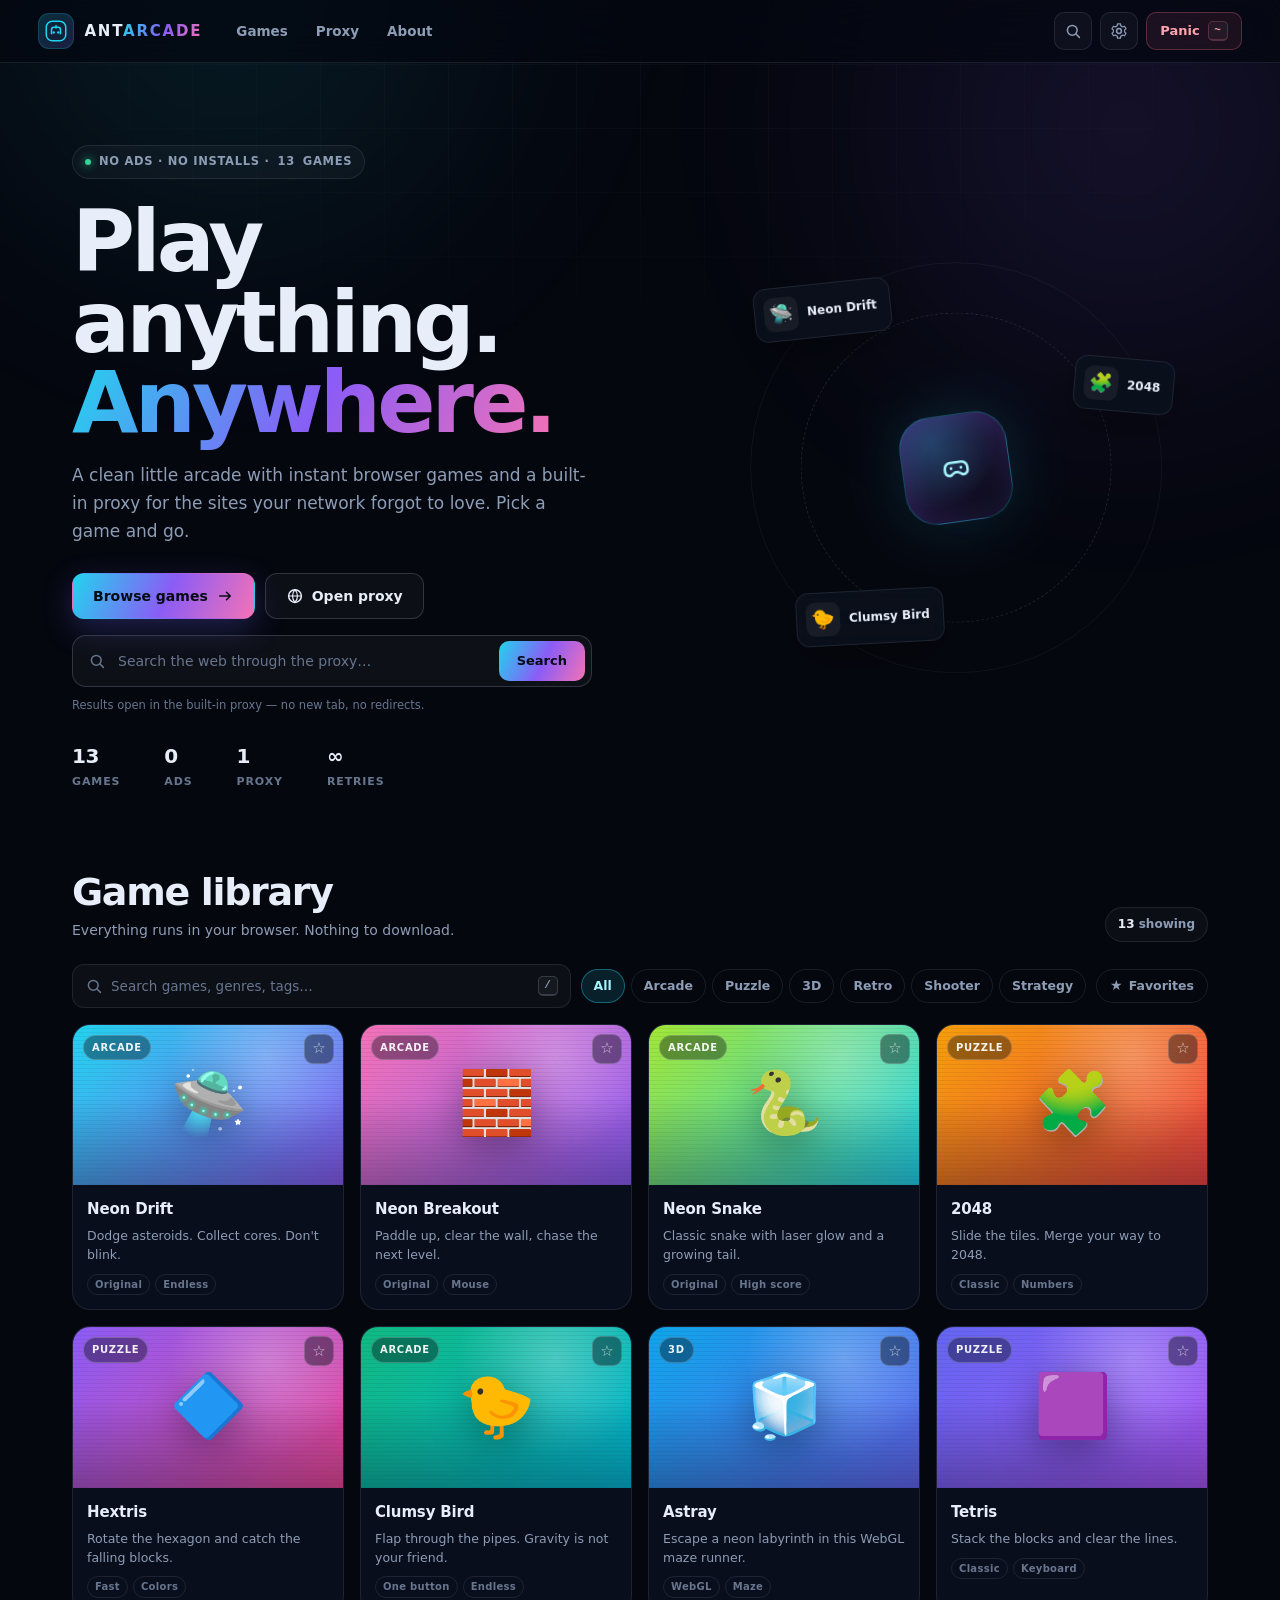
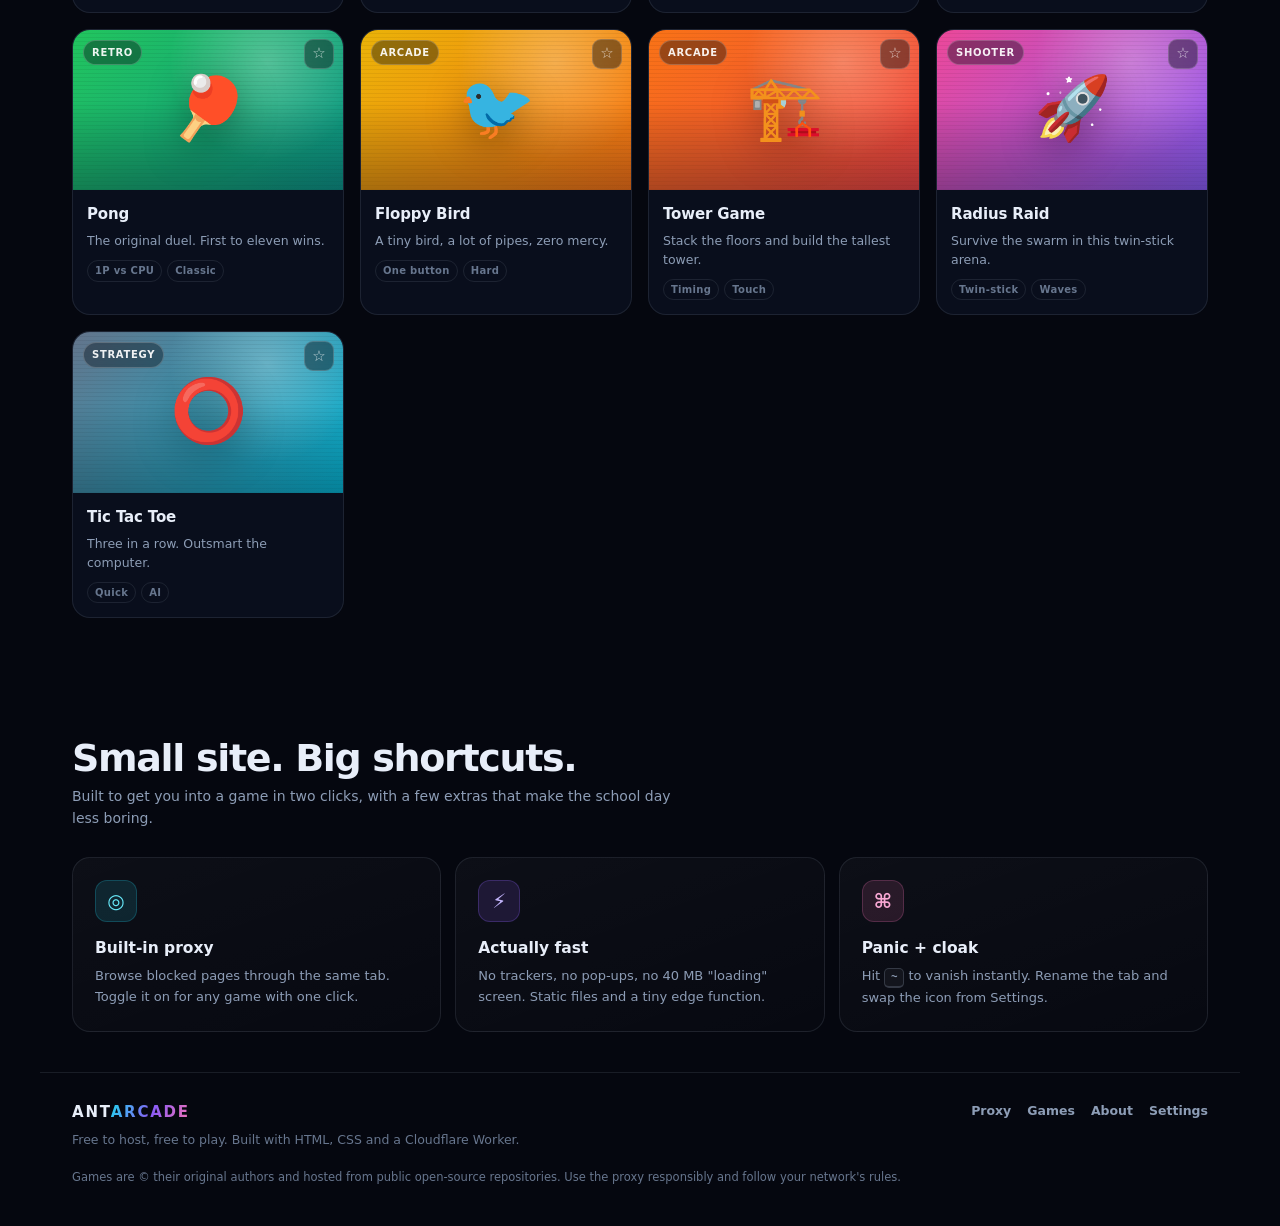
==== commit 9ffa45a7: "Default search to Bing and unwrap Bing redirects; point proxy at Cloudflare Pages" ====
--- a/public/index.html
+++ b/public/index.html
@@ -72,7 +72,7 @@
           <span class="hero-search-icon" aria-hidden="true">
             <svg viewBox="0 0 24 24" width="18" height="18" fill="none"><circle cx="11" cy="11" r="6.5" stroke="currentColor" stroke-width="2"/><path d="m16 16 4.5 4.5" stroke="currentColor" stroke-width="2" stroke-linecap="round"/></svg>
           </span>
-          <input id="heroSearchInput" type="search" placeholder="Search DuckDuckGo through the proxy…" aria-label="Search DuckDuckGo through the proxy">
+          <input id="heroSearchInput" type="search" placeholder="Search the web through the proxy…" aria-label="Search the web through the proxy">
           <button type="submit">Search</button>
         </form>
         <p class="hero-search-note">Results open in the built-in proxy — no new tab, no redirects.</p>
@@ -226,7 +226,7 @@
       </div>
       <div class="proxy-quick" id="proxyQuick">
         <span>Quick:</span>
-        <button type="button" data-proxy-go="https://html.duckduckgo.com/html/">Search</button>
+        <button type="button" data-proxy-go="https://www.bing.com/">Search</button>
         <button type="button" data-proxy-go="https://gabrielecirulli.github.io/2048/">2048</button>
         <button type="button" data-proxy-go="https://en.wikipedia.org/wiki/Video_game">Wikipedia</button>
         <button type="button" data-proxy-go="https://example.com/">example.com</button>
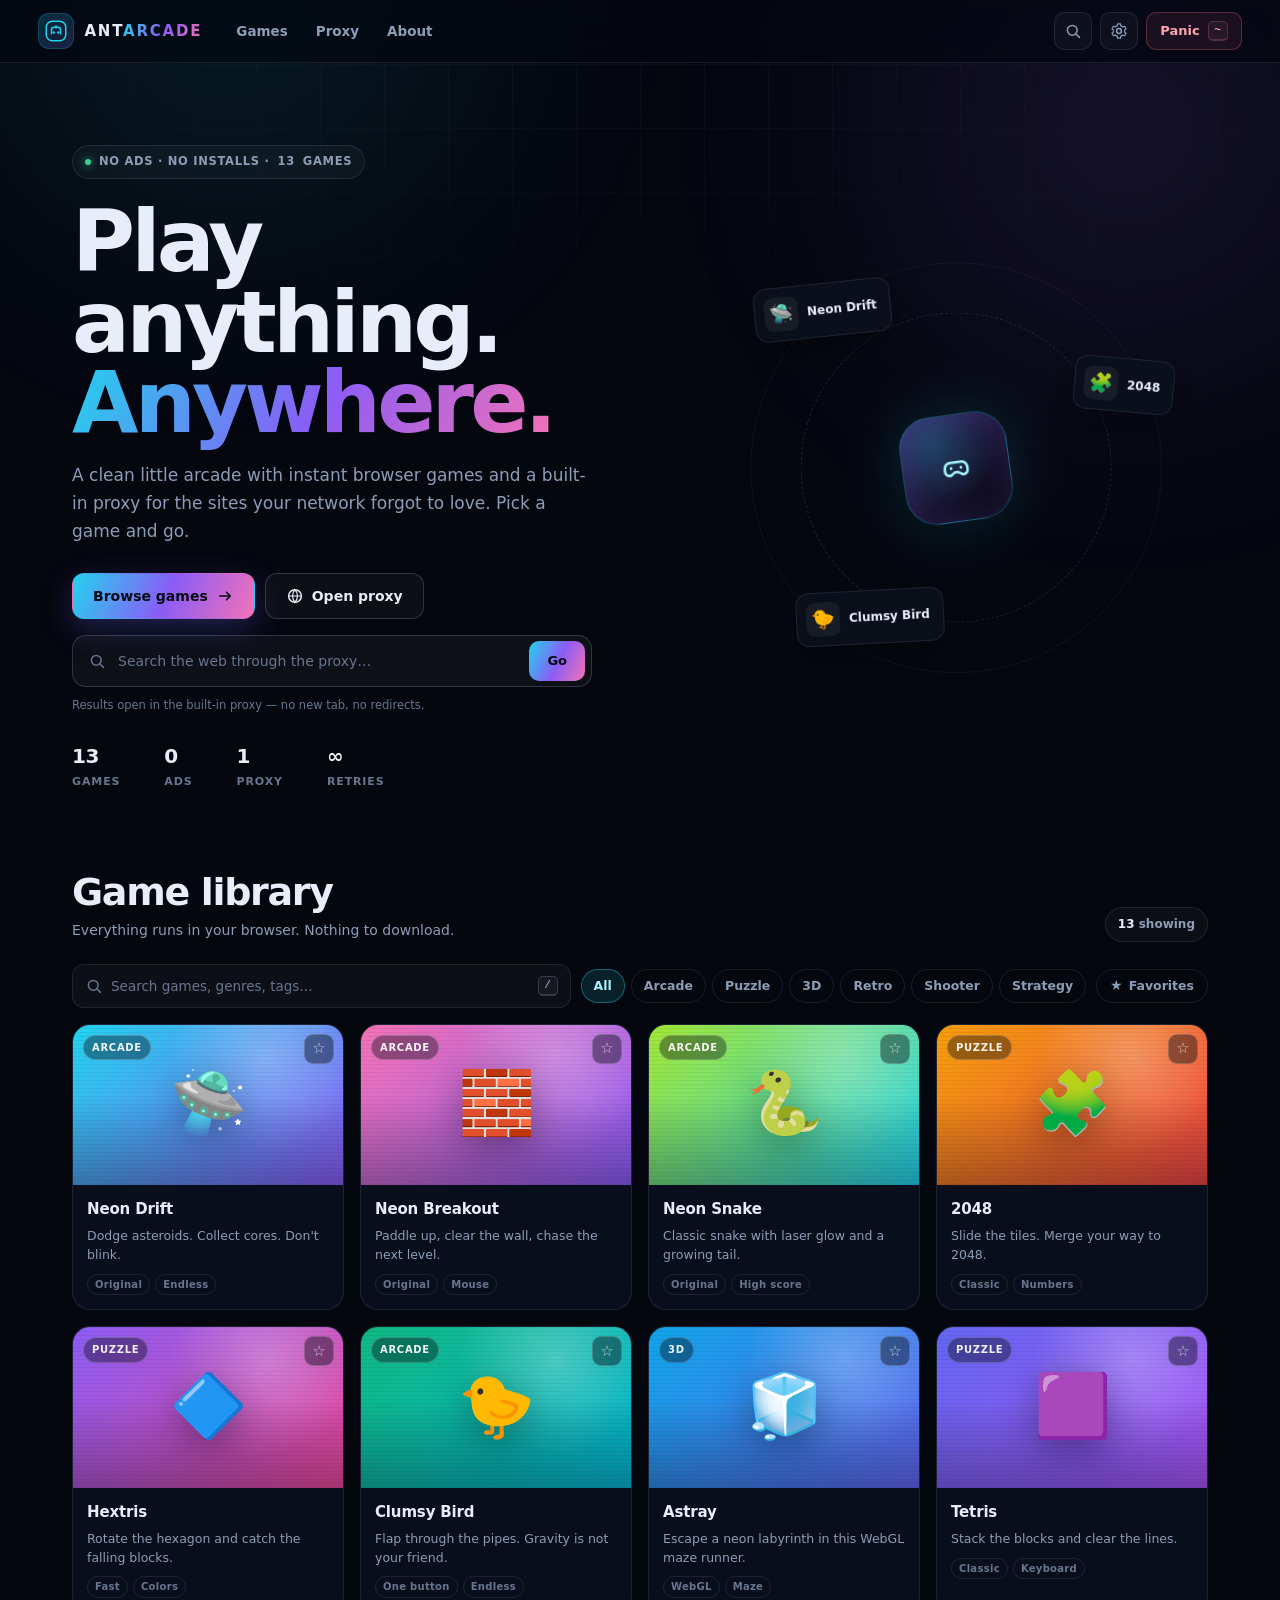
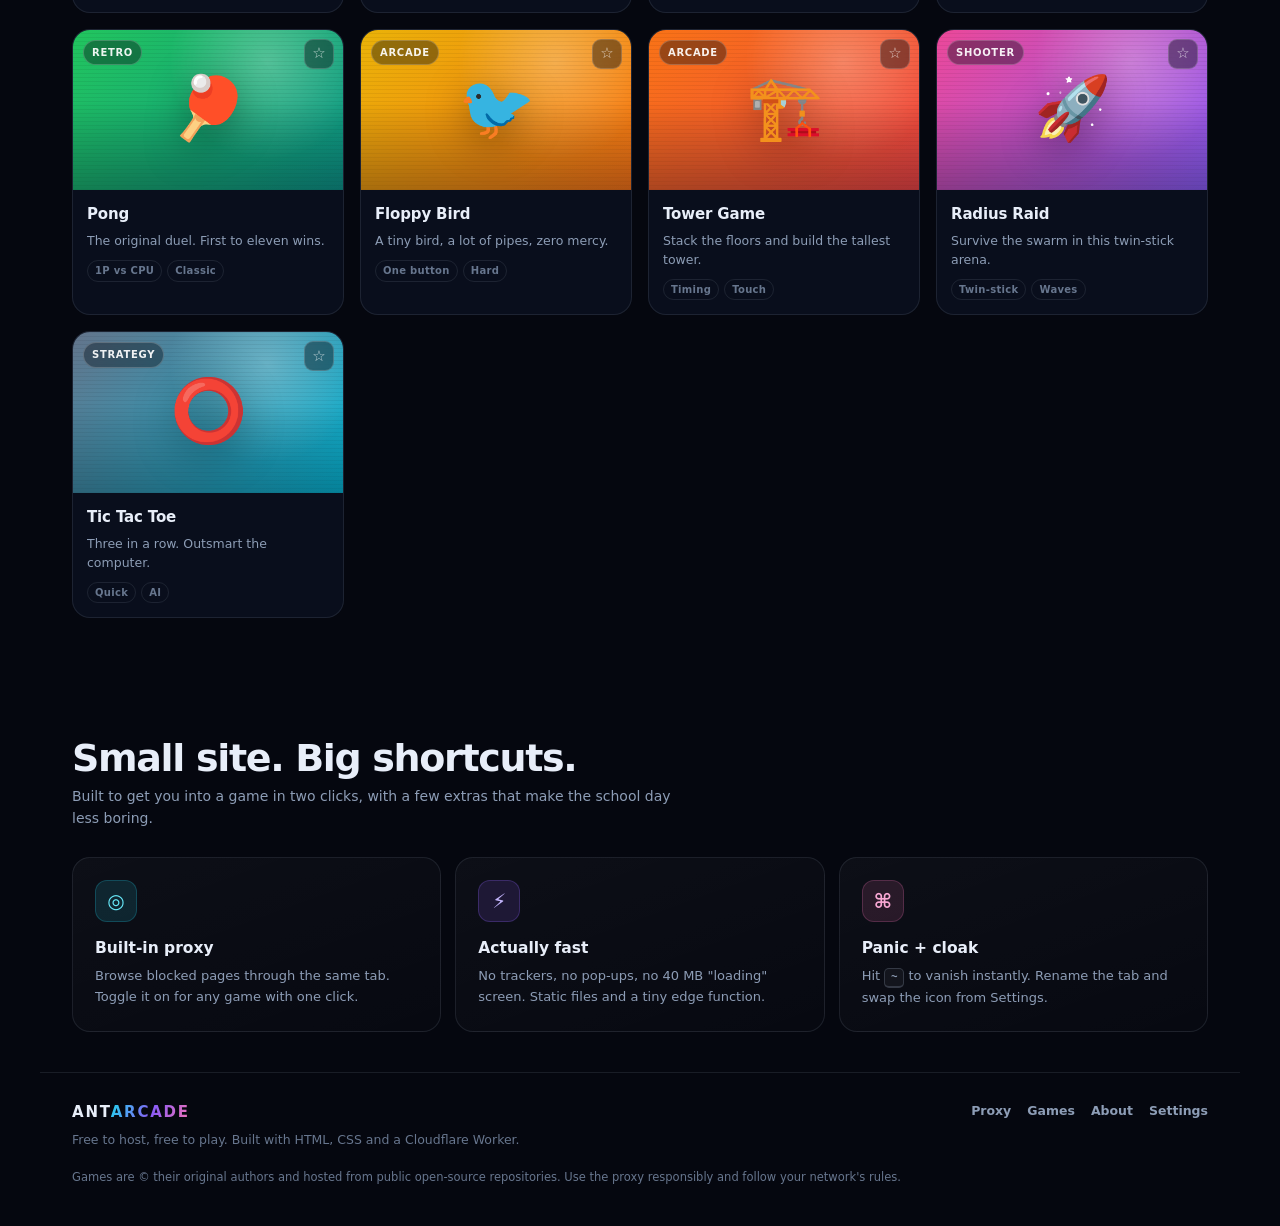
==== commit a273ed7d: "Add visible Go button and Enter-key submit to hero search" ====
--- a/public/index.html
+++ b/public/index.html
@@ -73,7 +73,7 @@
             <svg viewBox="0 0 24 24" width="18" height="18" fill="none"><circle cx="11" cy="11" r="6.5" stroke="currentColor" stroke-width="2"/><path d="m16 16 4.5 4.5" stroke="currentColor" stroke-width="2" stroke-linecap="round"/></svg>
           </span>
           <input id="heroSearchInput" type="search" placeholder="Search the web through the proxy…" aria-label="Search the web through the proxy">
-          <button type="submit">Search</button>
+          <button type="submit" class="hero-search-go" aria-label="Search">Go</button>
         </form>
         <p class="hero-search-note">Results open in the built-in proxy — no new tab, no redirects.</p>
         <div class="hero-stats">
